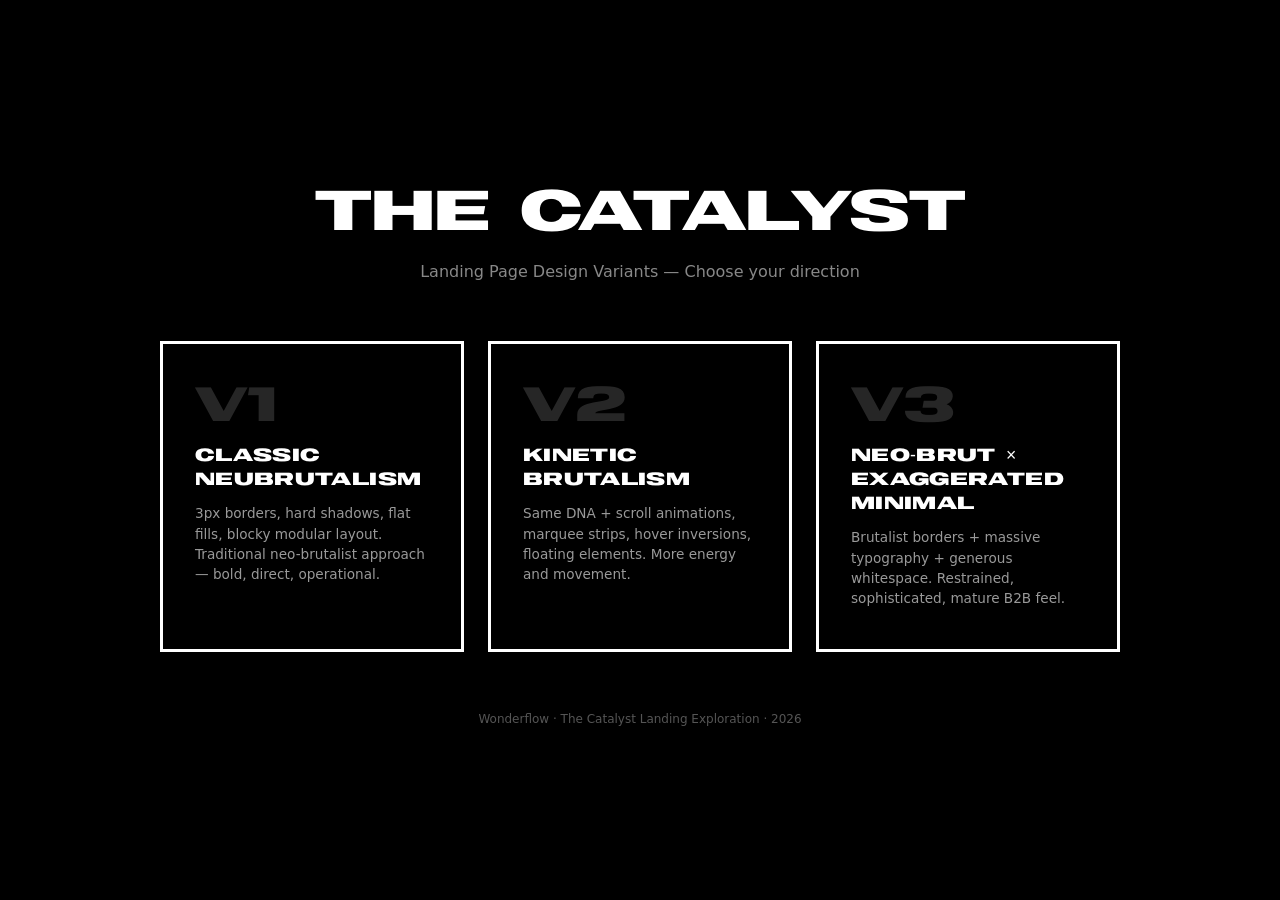
==== landing/index.html @ 0492198d "Add 3 landing page design variants: Classic Neubrutalism, Kinetic Brutalism, Neo-Brut × Exaggerated " ====
<!DOCTYPE html>
<html lang="en">
<head>
<meta charset="UTF-8">
<meta name="viewport" content="width=device-width, initial-scale=1.0">
<title>The Catalyst — Landing Page Variants</title>
<style>
@font-face {
  font-family: 'Neutro';
  src: url('fonts/Neutro-Bold.otf') format('opentype');
  font-weight: 700;
  font-display: swap;
}
@import url('https://fonts.googleapis.com/css2?family=Inter:wght@400;500;600;700&display=swap');

* { box-sizing: border-box; margin: 0; padding: 0; }
body {
  font-family: 'Inter', system-ui, sans-serif;
  background: #000;
  color: #fff;
  min-height: 100vh;
  display: flex;
  flex-direction: column;
  align-items: center;
  justify-content: center;
  padding: 60px 24px;
}
h1 {
  font-family: 'Neutro', 'Arial Black', sans-serif;
  font-size: clamp(2rem, 5vw, 3.5rem);
  text-transform: uppercase;
  letter-spacing: -0.02em;
  text-align: center;
  margin-bottom: 12px;
}
.sub {
  color: #888;
  font-size: 1rem;
  text-align: center;
  margin-bottom: 60px;
}
.cards {
  display: grid;
  grid-template-columns: repeat(3, 1fr);
  gap: 24px;
  max-width: 960px;
  width: 100%;
}
.card {
  border: 3px solid #fff;
  padding: 40px 32px;
  text-decoration: none;
  color: #fff;
  transition: all 0.2s;
  position: relative;
}
.card:hover {
  background: #FCD84D;
  color: #000;
  transform: translate(-3px, -3px);
  box-shadow: 6px 6px 0px #fff;
}
.card__num {
  font-family: 'Neutro', 'Arial Black', sans-serif;
  font-size: 3rem;
  line-height: 0.9;
  margin-bottom: 16px;
  opacity: 0.15;
}
.card:hover .card__num { opacity: 1; }
.card__title {
  font-family: 'Neutro', 'Arial Black', sans-serif;
  font-size: 1.1rem;
  text-transform: uppercase;
  letter-spacing: 0.02em;
  margin-bottom: 12px;
}
.card__desc {
  font-size: 0.85rem;
  line-height: 1.5;
  opacity: 0.6;
}
.card:hover .card__desc { opacity: 1; }
.footer-note {
  margin-top: 60px;
  font-size: 0.75rem;
  color: #555;
  text-align: center;
}
@media (max-width: 700px) {
  .cards { grid-template-columns: 1fr; }
}
</style>
</head>
<body>

<h1>The Catalyst</h1>
<p class="sub">Landing Page Design Variants — Choose your direction</p>

<div class="cards">
  <a href="v1/" class="card">
    <div class="card__num">V1</div>
    <div class="card__title">Classic Neubrutalism</div>
    <div class="card__desc">3px borders, hard shadows, flat fills, blocky modular layout. Traditional neo-brutalist approach — bold, direct, operational.</div>
  </a>
  <a href="v2/" class="card">
    <div class="card__num">V2</div>
    <div class="card__title">Kinetic Brutalism</div>
    <div class="card__desc">Same DNA + scroll animations, marquee strips, hover inversions, floating elements. More energy and movement.</div>
  </a>
  <a href="v3/" class="card">
    <div class="card__num">V3</div>
    <div class="card__title">Neo-Brut × Exaggerated Minimal</div>
    <div class="card__desc">Brutalist borders + massive typography + generous whitespace. Restrained, sophisticated, mature B2B feel.</div>
  </a>
</div>

<p class="footer-note">Wonderflow · The Catalyst Landing Exploration · 2026</p>

</body>
</html>
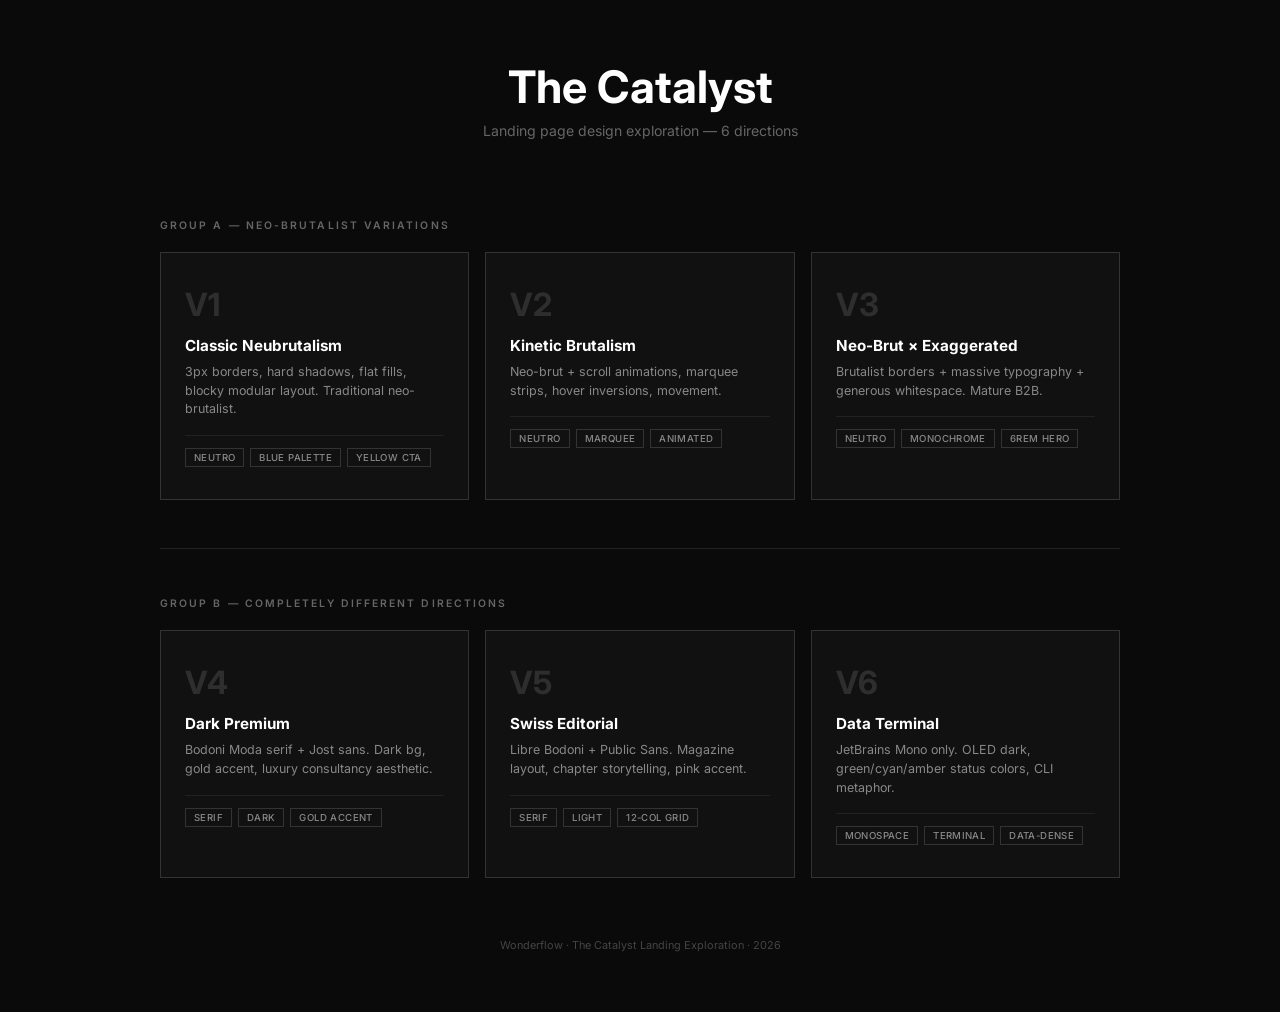
==== commit bd69ac68: "Add V4-V6: Dark Premium, Swiss Editorial, Data Terminal — completely different design directions" ====
--- a/landing/index.html
+++ b/landing/index.html
@@ -5,86 +5,98 @@
 <meta name="viewport" content="width=device-width, initial-scale=1.0">
 <title>The Catalyst — Landing Page Variants</title>
 <style>
-@font-face {
-  font-family: 'Neutro';
-  src: url('fonts/Neutro-Bold.otf') format('opentype');
-  font-weight: 700;
-  font-display: swap;
-}
 @import url('https://fonts.googleapis.com/css2?family=Inter:wght@400;500;600;700&display=swap');
-
 * { box-sizing: border-box; margin: 0; padding: 0; }
 body {
   font-family: 'Inter', system-ui, sans-serif;
-  background: #000;
+  background: #0A0A0A;
   color: #fff;
   min-height: 100vh;
-  display: flex;
-  flex-direction: column;
-  align-items: center;
-  justify-content: center;
   padding: 60px 24px;
 }
+.container { max-width: 960px; margin: 0 auto; }
 h1 {
-  font-family: 'Neutro', 'Arial Black', sans-serif;
-  font-size: clamp(2rem, 5vw, 3.5rem);
-  text-transform: uppercase;
-  letter-spacing: -0.02em;
+  font-size: clamp(1.8rem, 4vw, 2.8rem);
+  font-weight: 700;
   text-align: center;
-  margin-bottom: 12px;
+  margin-bottom: 8px;
 }
 .sub {
-  color: #888;
-  font-size: 1rem;
+  color: #666;
+  font-size: 0.88rem;
   text-align: center;
-  margin-bottom: 60px;
+  margin-bottom: 16px;
 }
+.group-label {
+  font-size: 0.65rem;
+  font-weight: 600;
+  text-transform: uppercase;
+  letter-spacing: 0.2em;
+  color: #666;
+  margin-top: 48px;
+  margin-bottom: 20px;
+  padding-top: 48px;
+  border-top: 1px solid #222;
+}
+.group-label:first-of-type { border-top: none; padding-top: 32px; }
 .cards {
   display: grid;
   grid-template-columns: repeat(3, 1fr);
-  gap: 24px;
-  max-width: 960px;
-  width: 100%;
+  gap: 16px;
 }
 .card {
-  border: 3px solid #fff;
-  padding: 40px 32px;
+  border: 1px solid #333;
+  padding: 32px 24px;
   text-decoration: none;
   color: #fff;
-  transition: all 0.2s;
+  transition: all 0.25s cubic-bezier(0.16,1,0.3,1);
   position: relative;
+  background: #111;
 }
 .card:hover {
-  background: #FCD84D;
-  color: #000;
-  transform: translate(-3px, -3px);
-  box-shadow: 6px 6px 0px #fff;
+  border-color: #fff;
+  transform: translateY(-4px);
+  box-shadow: 0 12px 40px rgba(0,0,0,0.4);
 }
 .card__num {
-  font-family: 'Neutro', 'Arial Black', sans-serif;
-  font-size: 3rem;
-  line-height: 0.9;
-  margin-bottom: 16px;
-  opacity: 0.15;
+  font-size: 2rem;
+  font-weight: 700;
+  margin-bottom: 12px;
+  opacity: 0.12;
+  transition: opacity 0.2s;
 }
-.card:hover .card__num { opacity: 1; }
+.card:hover .card__num { opacity: 0.5; }
 .card__title {
-  font-family: 'Neutro', 'Arial Black', sans-serif;
-  font-size: 1.1rem;
-  text-transform: uppercase;
-  letter-spacing: 0.02em;
-  margin-bottom: 12px;
+  font-size: 0.95rem;
+  font-weight: 700;
+  margin-bottom: 8px;
 }
 .card__desc {
-  font-size: 0.85rem;
+  font-size: 0.78rem;
   line-height: 1.5;
-  opacity: 0.6;
+  color: #888;
 }
-.card:hover .card__desc { opacity: 1; }
+.card__meta {
+  margin-top: 16px;
+  padding-top: 12px;
+  border-top: 1px solid #222;
+  display: flex;
+  flex-wrap: wrap;
+  gap: 6px;
+}
+.chip {
+  font-size: 0.6rem;
+  font-weight: 500;
+  padding: 3px 8px;
+  border: 1px solid #333;
+  color: #888;
+  text-transform: uppercase;
+  letter-spacing: 0.04em;
+}
 .footer-note {
   margin-top: 60px;
-  font-size: 0.75rem;
-  color: #555;
+  font-size: 0.68rem;
+  color: #444;
   text-align: center;
 }
 @media (max-width: 700px) {
@@ -93,26 +105,55 @@
 </style>
 </head>
 <body>
+<div class="container">
 
 <h1>The Catalyst</h1>
-<p class="sub">Landing Page Design Variants — Choose your direction</p>
+<p class="sub">Landing page design exploration — 6 directions</p>
 
+<div class="group-label">Group A — Neo-Brutalist Variations</div>
 <div class="cards">
   <a href="v1/" class="card">
     <div class="card__num">V1</div>
     <div class="card__title">Classic Neubrutalism</div>
-    <div class="card__desc">3px borders, hard shadows, flat fills, blocky modular layout. Traditional neo-brutalist approach — bold, direct, operational.</div>
+    <div class="card__desc">3px borders, hard shadows, flat fills, blocky modular layout. Traditional neo-brutalist.</div>
+    <div class="card__meta"><span class="chip">Neutro</span><span class="chip">Blue palette</span><span class="chip">Yellow CTA</span></div>
   </a>
   <a href="v2/" class="card">
     <div class="card__num">V2</div>
     <div class="card__title">Kinetic Brutalism</div>
-    <div class="card__desc">Same DNA + scroll animations, marquee strips, hover inversions, floating elements. More energy and movement.</div>
+    <div class="card__desc">Neo-brut + scroll animations, marquee strips, hover inversions, movement.</div>
+    <div class="card__meta"><span class="chip">Neutro</span><span class="chip">Marquee</span><span class="chip">Animated</span></div>
   </a>
   <a href="v3/" class="card">
     <div class="card__num">V3</div>
-    <div class="card__title">Neo-Brut × Exaggerated Minimal</div>
-    <div class="card__desc">Brutalist borders + massive typography + generous whitespace. Restrained, sophisticated, mature B2B feel.</div>
+    <div class="card__title">Neo-Brut × Exaggerated</div>
+    <div class="card__desc">Brutalist borders + massive typography + generous whitespace. Mature B2B.</div>
+    <div class="card__meta"><span class="chip">Neutro</span><span class="chip">Monochrome</span><span class="chip">6rem hero</span></div>
   </a>
+</div>
+
+<div class="group-label">Group B — Completely Different Directions</div>
+<div class="cards">
+  <a href="v4/" class="card">
+    <div class="card__num">V4</div>
+    <div class="card__title">Dark Premium</div>
+    <div class="card__desc">Bodoni Moda serif + Jost sans. Dark bg, gold accent, luxury consultancy aesthetic.</div>
+    <div class="card__meta"><span class="chip">Serif</span><span class="chip">Dark</span><span class="chip">Gold accent</span></div>
+  </a>
+  <a href="v5/" class="card">
+    <div class="card__num">V5</div>
+    <div class="card__title">Swiss Editorial</div>
+    <div class="card__desc">Libre Bodoni + Public Sans. Magazine layout, chapter storytelling, pink accent.</div>
+    <div class="card__meta"><span class="chip">Serif</span><span class="chip">Light</span><span class="chip">12-col grid</span></div>
+  </a>
+  <a href="v6/" class="card">
+    <div class="card__num">V6</div>
+    <div class="card__title">Data Terminal</div>
+    <div class="card__desc">JetBrains Mono only. OLED dark, green/cyan/amber status colors, CLI metaphor.</div>
+    <div class="card__meta"><span class="chip">Monospace</span><span class="chip">Terminal</span><span class="chip">Data-dense</span></div>
+  </a>
+</div>
+
 </div>
 
 <p class="footer-note">Wonderflow · The Catalyst Landing Exploration · 2026</p>
